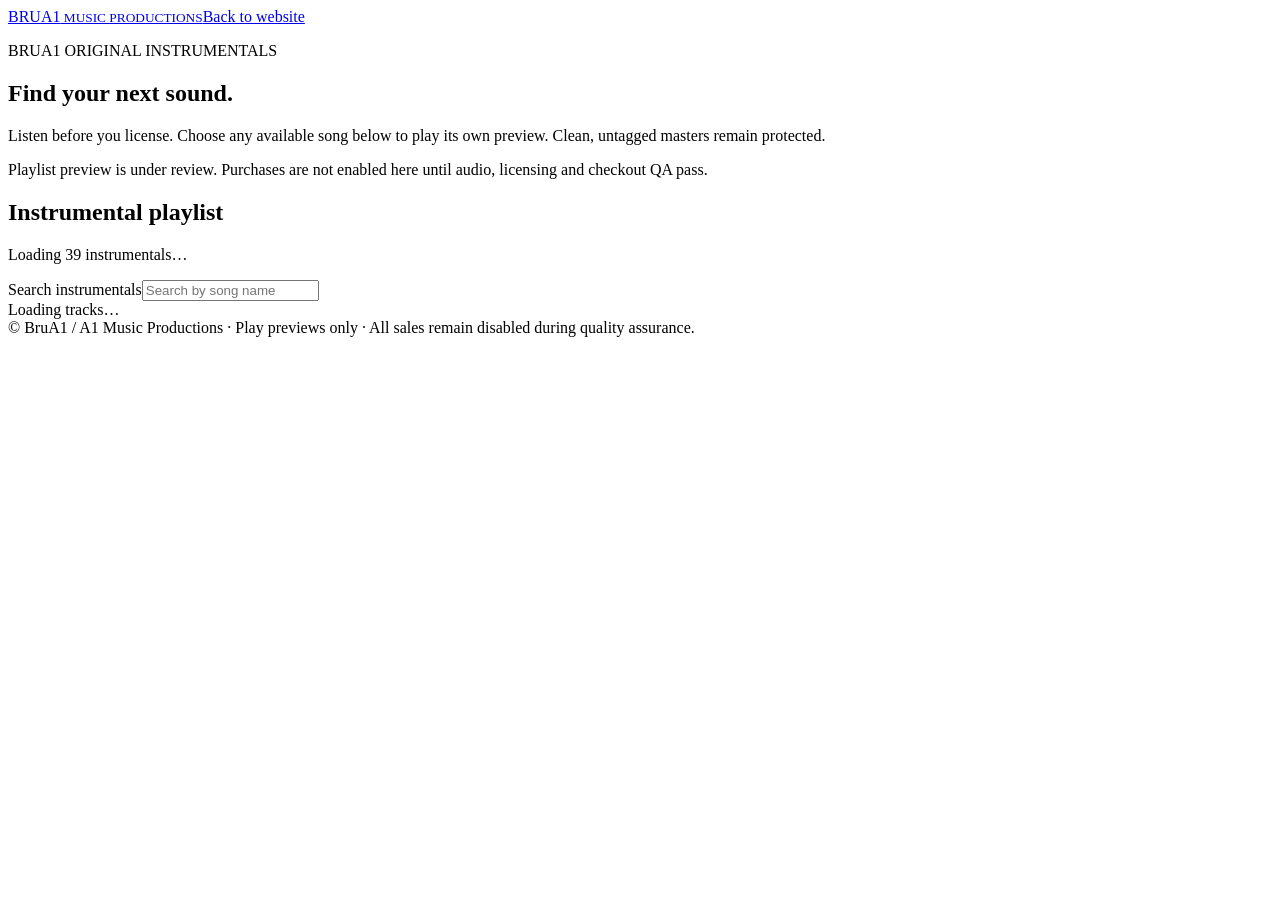
==== instrumentals.html @ fca07005 "Stage private-master-safe 39-track instrumental preview playlist" ====
<!doctype html>
<html lang="en">
<head>
<meta charset="utf-8"><meta name="viewport" content="width=device-width,initial-scale=1">
<meta name="description" content="Listen to BruA1 original instrumental previews. All clean purchase masters are private.">
<title>BruA1 Instrumentals | Preview Playlist</title>
<link rel="stylesheet" href="instrumental-player.css"><script src="instrumental-player.js" defer></script>
</head>
<body>
<header><a class="brand" href="index.html">BRUA1<small> MUSIC PRODUCTIONS</small></a><a href="index.html#music">Back to website</a></header>
<main>
<section class="hero"><p class="overline">BRUA1 ORIGINAL INSTRUMENTALS</p><h1>Find your next sound.</h1><p>Listen before you license. Choose any available song below to play its own preview. Clean, untagged masters remain protected.</p><div class="notice">Playlist preview is under review. Purchases are not enabled here until audio, licensing and checkout QA pass.</div></section>
<section aria-labelledby="playlist-title"><div class="heading"><div><h2 id="playlist-title">Instrumental playlist</h2><p id="summary" role="status">Loading 39 instrumentals…</p></div><label>Search instrumentals<input id="search" type="search" placeholder="Search by song name"></label></div>
<div id="track-list" role="list" aria-busy="true">Loading tracks…</div></section>
</main>
<section id="now-playing" class="now-playing" hidden aria-label="Instrumental preview player"><div><small>PLAYING A PREVIEW</small><strong id="now-title">BruA1</strong></div><audio id="player" controls preload="none" controlslist="nodownload">Your browser does not support audio playback.</audio></section>
<footer>© BruA1 / A1 Music Productions · Play previews only · All sales remain disabled during quality assurance.</footer>
</body>
</html>
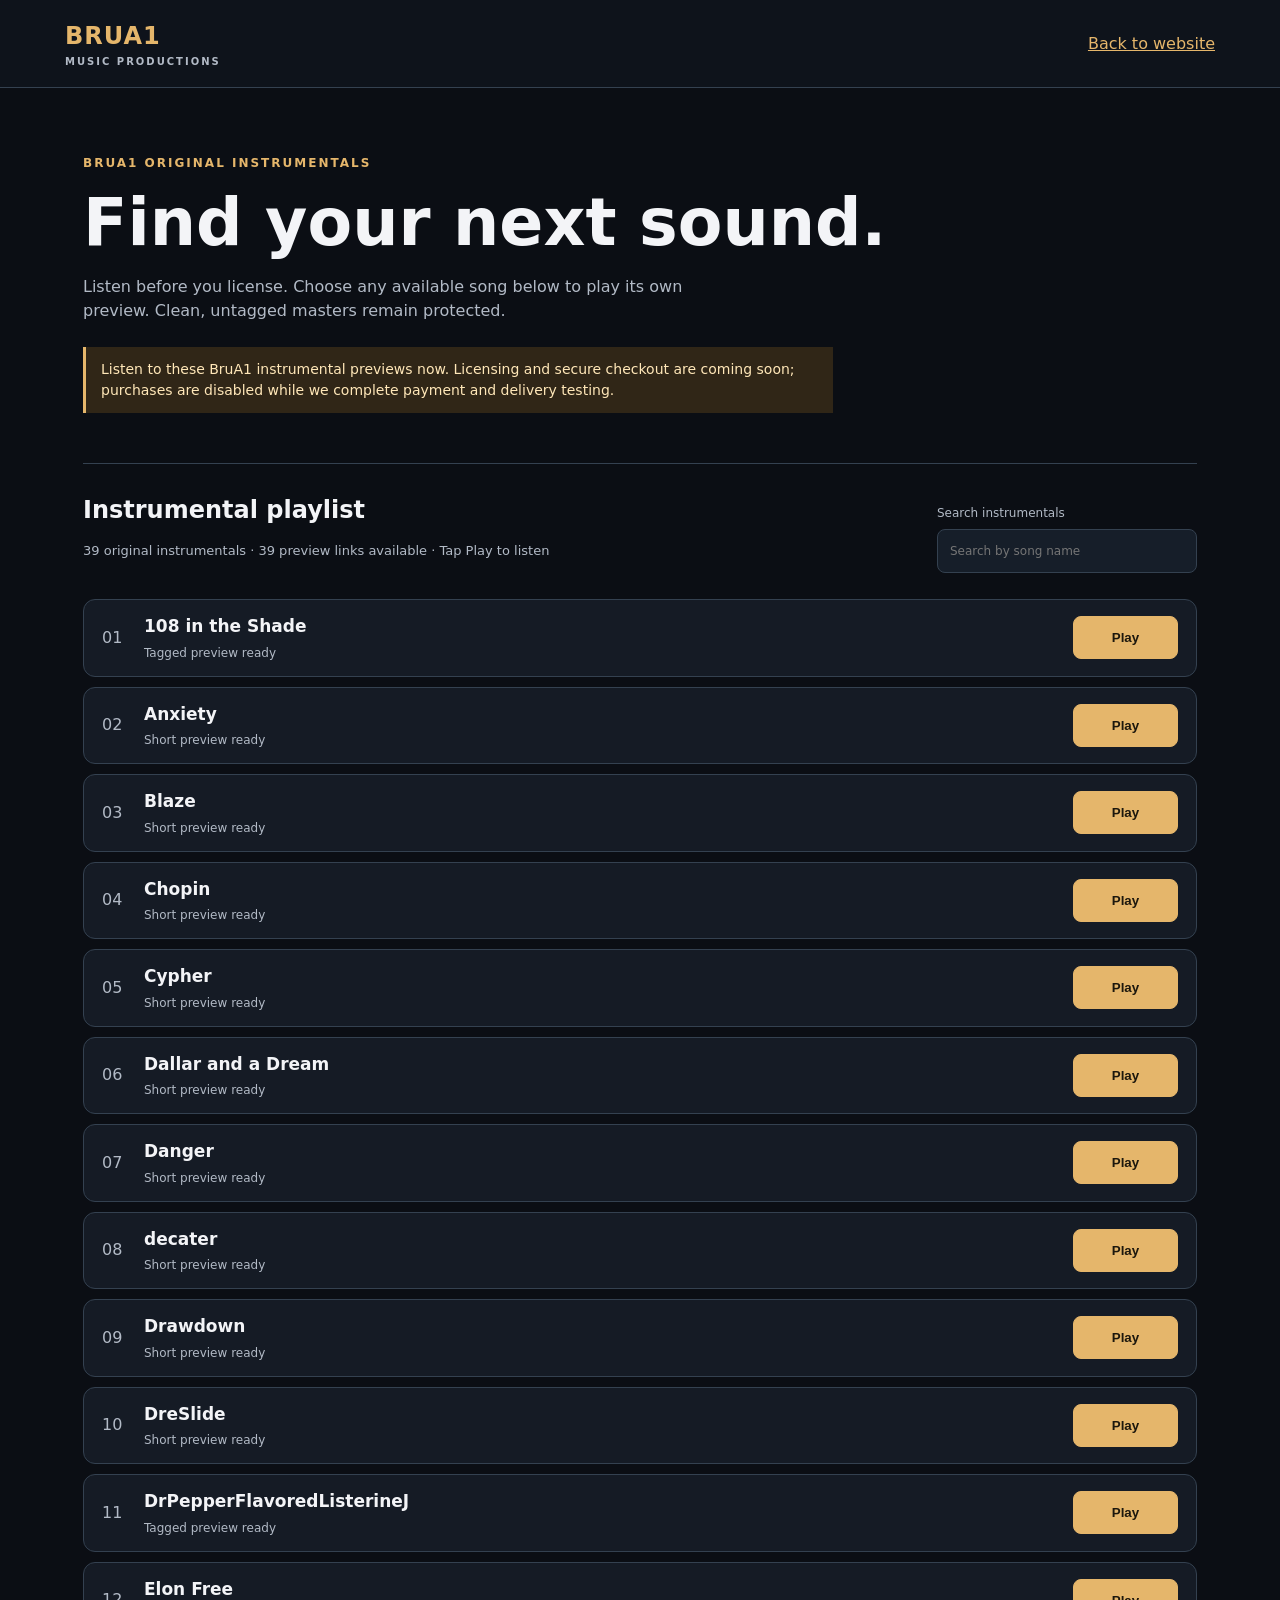
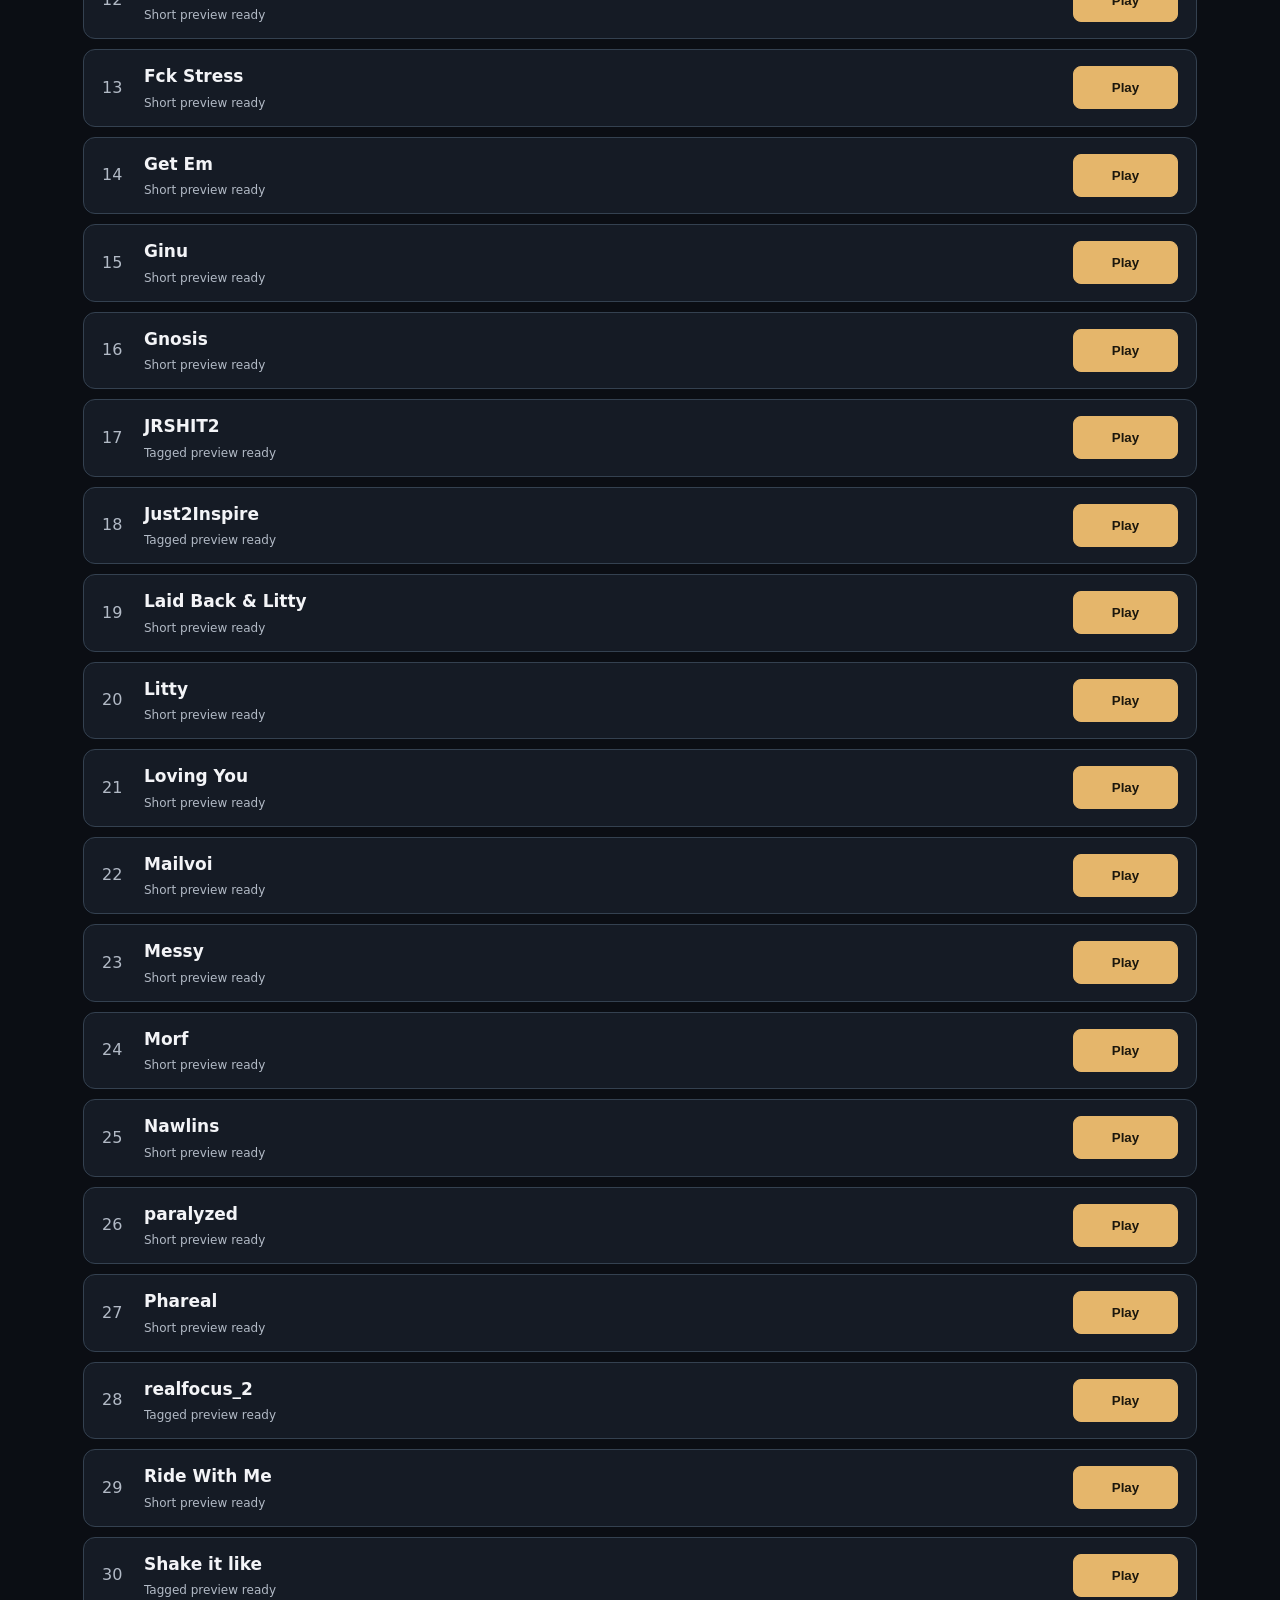
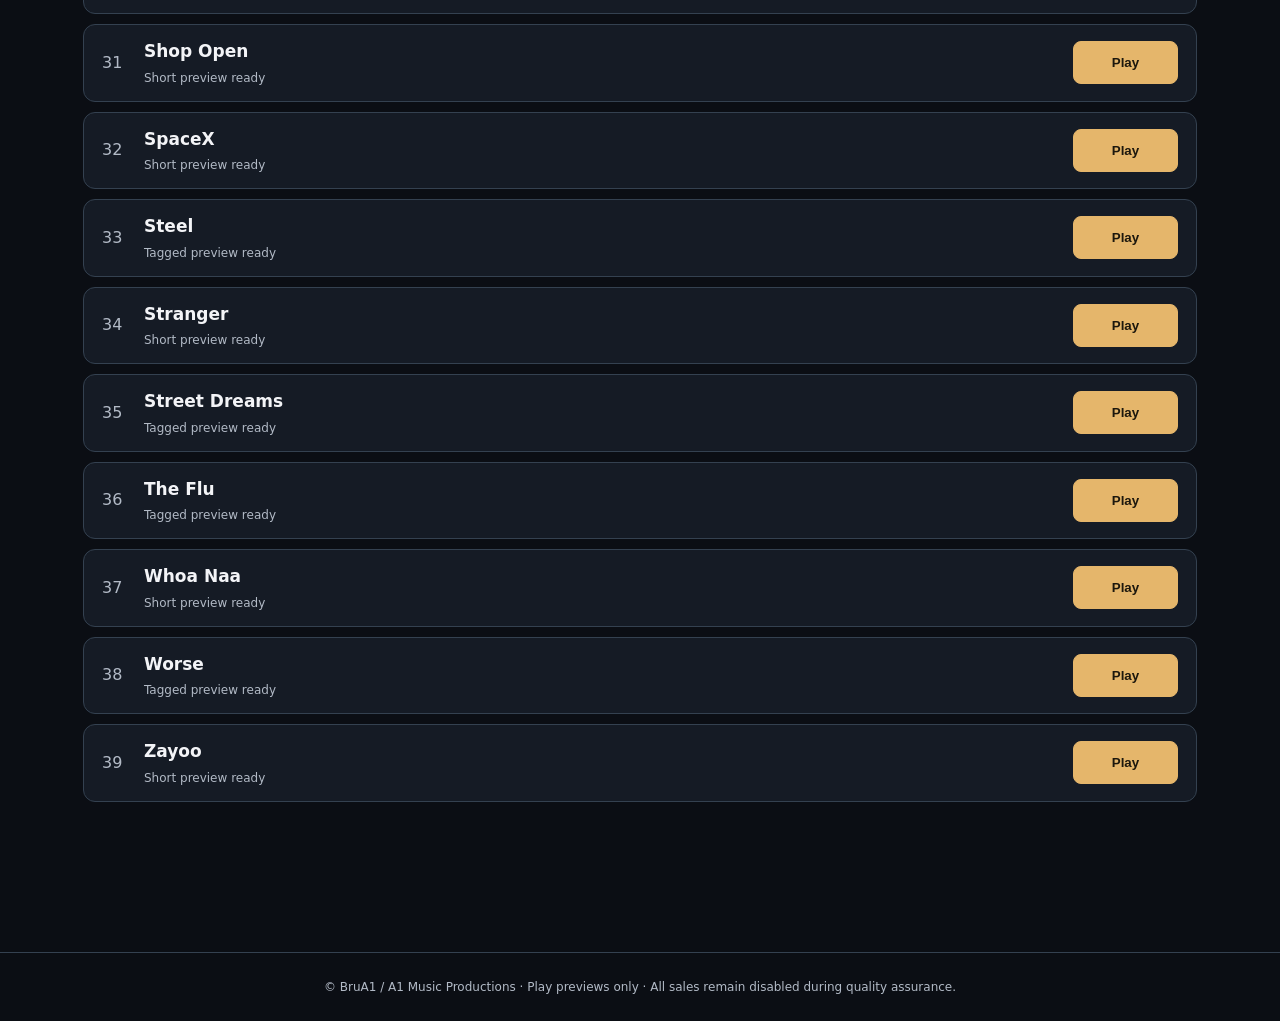
==== commit 304ee27d: "Launch BruA1 listening-only 39-track instrumental playlist (no checkout, no private masters)" ====
--- a/instrumentals.html
+++ b/instrumentals.html
@@ -9,7 +9,7 @@
 <body>
 <header><a class="brand" href="index.html">BRUA1<small> MUSIC PRODUCTIONS</small></a><a href="index.html#music">Back to website</a></header>
 <main>
-<section class="hero"><p class="overline">BRUA1 ORIGINAL INSTRUMENTALS</p><h1>Find your next sound.</h1><p>Listen before you license. Choose any available song below to play its own preview. Clean, untagged masters remain protected.</p><div class="notice">Playlist preview is under review. Purchases are not enabled here until audio, licensing and checkout QA pass.</div></section>
+<section class="hero"><p class="overline">BRUA1 ORIGINAL INSTRUMENTALS</p><h1>Find your next sound.</h1><p>Listen before you license. Choose any available song below to play its own preview. Clean, untagged masters remain protected.</p><div class="notice">Listen to these BruA1 instrumental previews now. Licensing and secure checkout are coming soon; purchases are disabled while we complete payment and delivery testing.</div></section>
 <section aria-labelledby="playlist-title"><div class="heading"><div><h2 id="playlist-title">Instrumental playlist</h2><p id="summary" role="status">Loading 39 instrumentals…</p></div><label>Search instrumentals<input id="search" type="search" placeholder="Search by song name"></label></div>
 <div id="track-list" role="list" aria-busy="true">Loading tracks…</div></section>
 </main>
--- a/instrumental-player.css
+++ b/instrumental-player.css
@@ -0,0 +1 @@
+:root{color-scheme:dark;--bg:#0b0e14;--ink:#f3f4f7;--panel:#151b25;--gold:#e5b66b;--line:#344150;--muted:#b2bac6}*{box-sizing:border-box}body{background:var(--bg);color:var(--ink);font:16px/1.5 system-ui,-apple-system,Segoe UI,sans-serif;margin:0}header{background:#0e131b;border-bottom:1px solid var(--line);padding:18px max(18px,calc((100vw - 1150px)/2));display:flex;justify-content:space-between;align-items:center;gap:20px}header a{color:var(--gold)}.brand{font-weight:900;text-decoration:none;letter-spacing:1px;font-size:24px}.brand small{font-size:10px;display:block;letter-spacing:2px;color:var(--muted)}main{padding:0 18px 150px;max-width:1150px;margin:auto}.hero{padding:54px 0 35px}.overline{font-size:12px;font-weight:900;letter-spacing:2px;color:var(--gold)}h1{font-size:clamp(38px,7vw,65px);line-height:1.1;margin:15px 0}h2{margin:0}.hero>p:not(.overline){max-width:670px;color:var(--muted)}.notice{max-width:750px;border-left:3px solid var(--gold);background:#302617;color:#ffe7b8;padding:12px 15px;font-size:14px;margin-top:24px}.heading{display:flex;justify-content:space-between;align-items:flex-end;gap:22px;margin:15px 0 26px;padding-top:28px;border-top:1px solid var(--line)}#summary{color:var(--muted);font-size:13px}.heading label{font-size:12px;color:var(--muted)}input{display:block;width:260px;max-width:100%;margin-top:7px;background:#161e29;color:var(--ink);border:1px solid var(--line);border-radius:8px;padding:12px;font:inherit}input:focus-visible,button:focus-visible{outline:3px solid var(--gold);outline-offset:3px}#track-list{display:grid;gap:10px}.track{border:1px solid var(--line);border-radius:12px;background:var(--panel);display:flex;align-items:center;gap:16px;padding:14px 18px}.track.current{border-color:var(--gold)}.num{color:var(--muted);width:26px;flex:none}.details{flex:1;min-width:0}.details h3{font-size:17px;margin:0;overflow-wrap:anywhere}.details p{font-size:12px;margin:4px 0 0;color:var(--muted)}.play{background:var(--gold);color:#1c170d;border:1px solid var(--gold);border-radius:8px;min-width:105px;min-height:43px;padding:9px 12px;font-weight:800;cursor:pointer}.play:disabled{background:#303945;color:#9eabb9;border-color:#455060;cursor:not-allowed}.now-playing{position:fixed;bottom:0;left:0;right:0;padding:13px max(18px,calc((100vw - 1150px)/2));z-index:20;background:#101721;border-top:2px solid var(--gold);box-shadow:0 -10px 25px #000a;display:flex;gap:25px;align-items:center}.now-playing[hidden]{display:none}.now-playing div{min-width:190px;display:grid}.now-playing small{font-size:10px;color:var(--gold)}.now-playing audio{width:100%;max-width:750px}footer{border-top:1px solid var(--line);padding:25px 18px;text-align:center;color:var(--muted);font-size:12px}@media(max-width:640px){.hero{padding-top:30px}.heading{display:grid}.heading label,input{width:100%}.track{gap:10px;padding:12px}.num{width:17px}.details h3{font-size:14px}.play{min-width:76px;font-size:12px}.now-playing{display:grid;gap:8px}.now-playing div{min-width:0}.now-playing audio{max-width:none}main{padding-bottom:205px}}
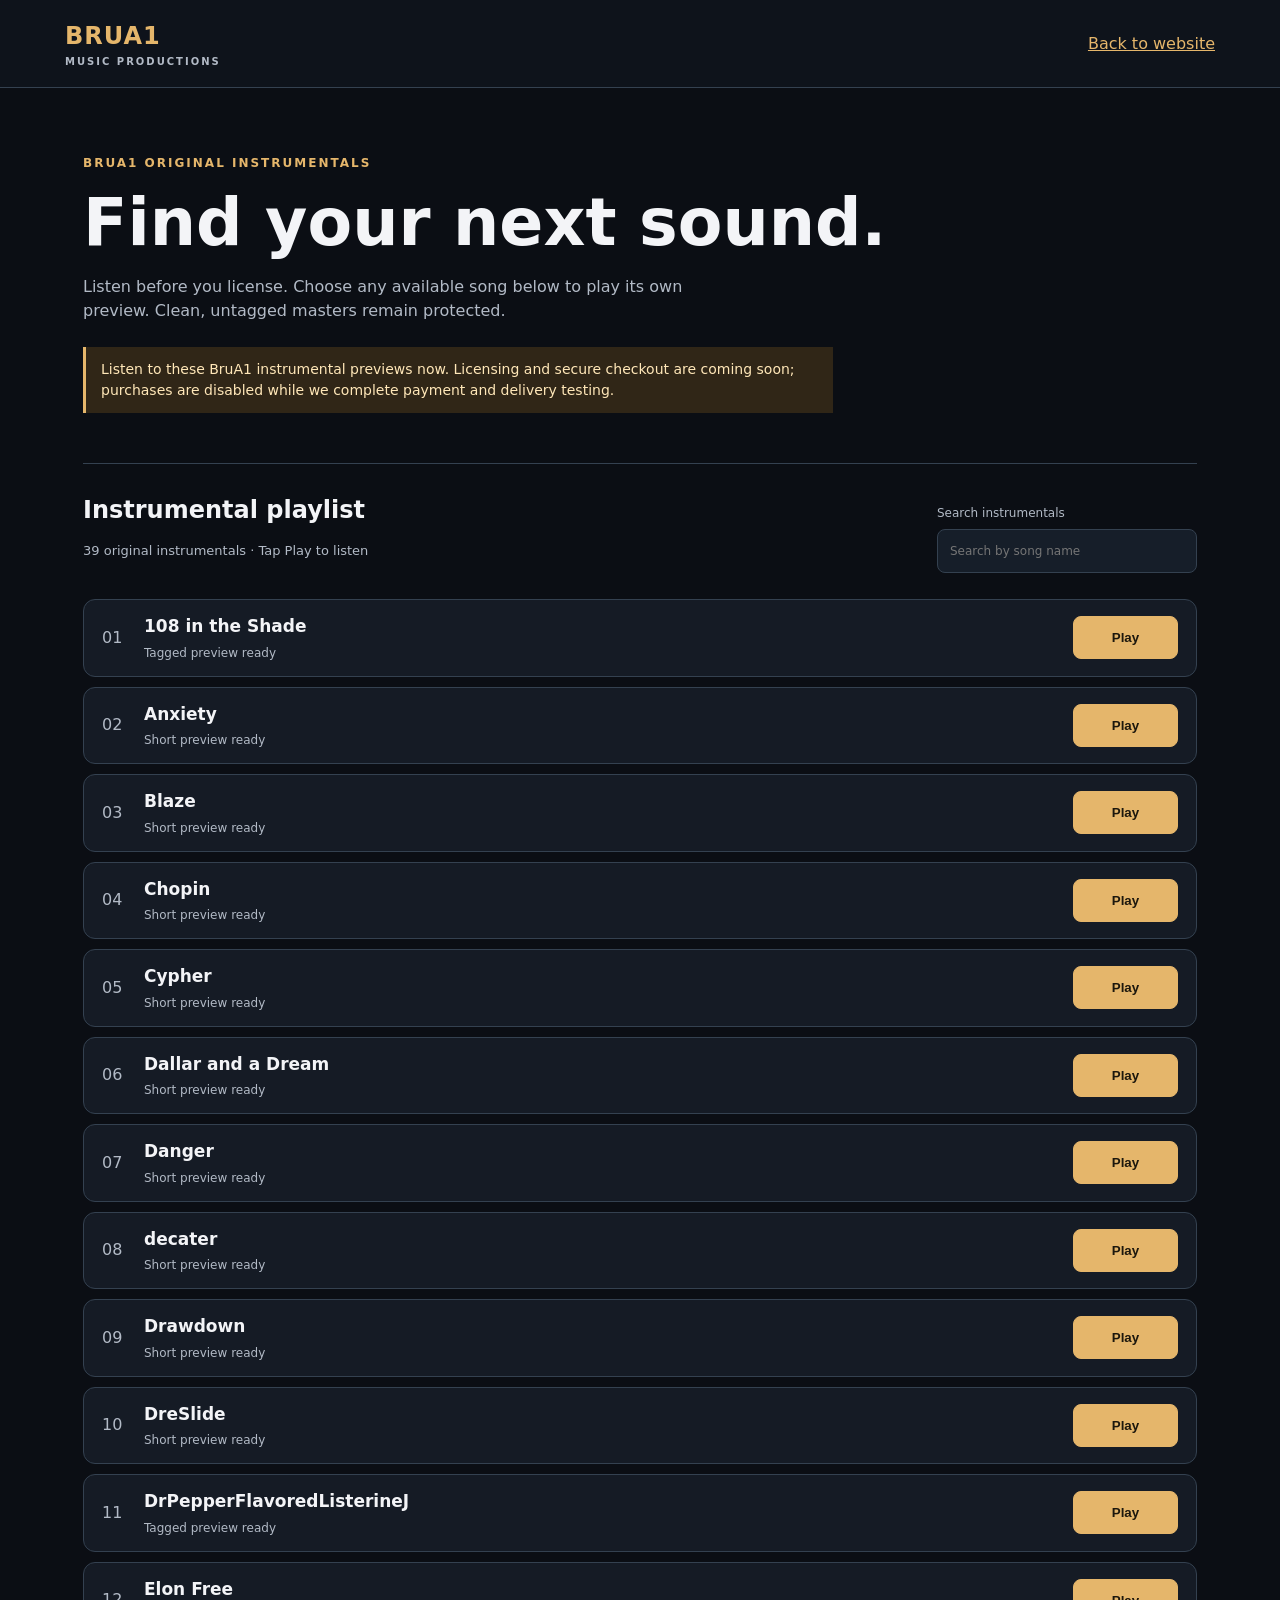
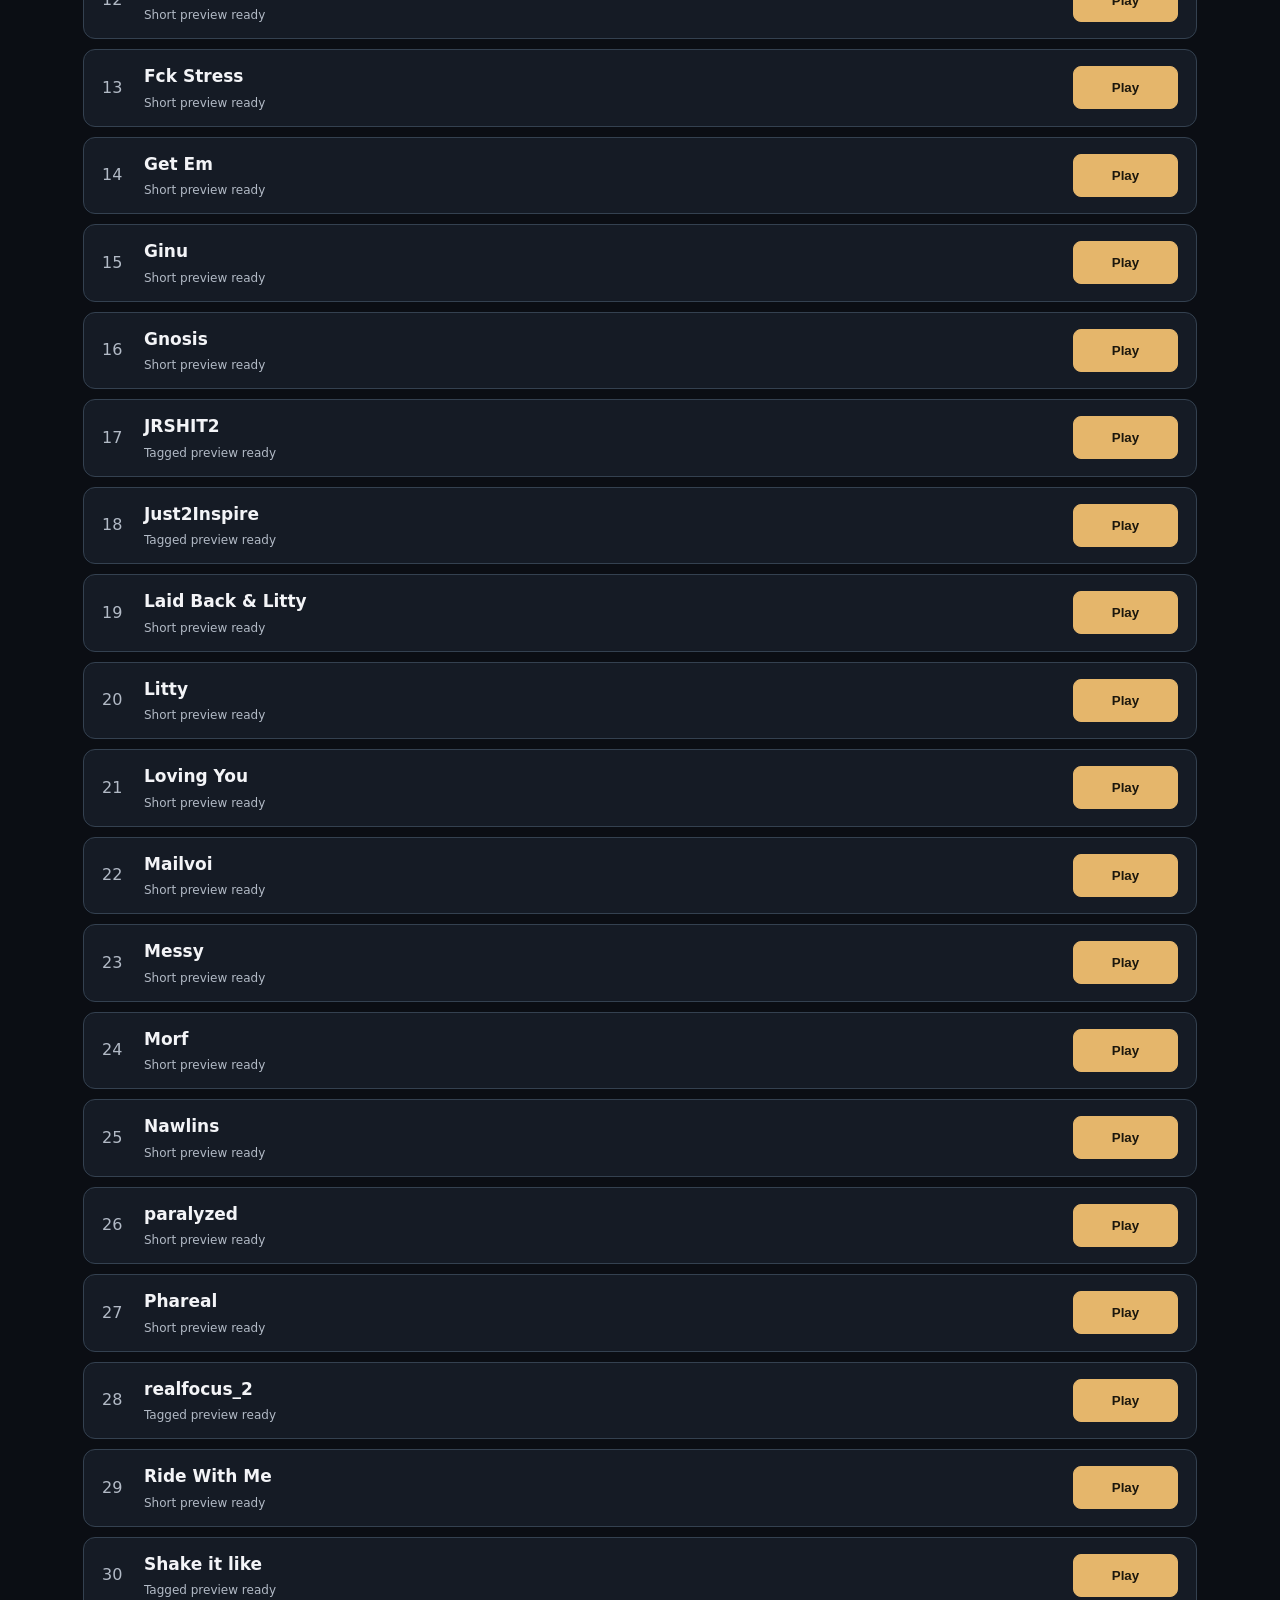
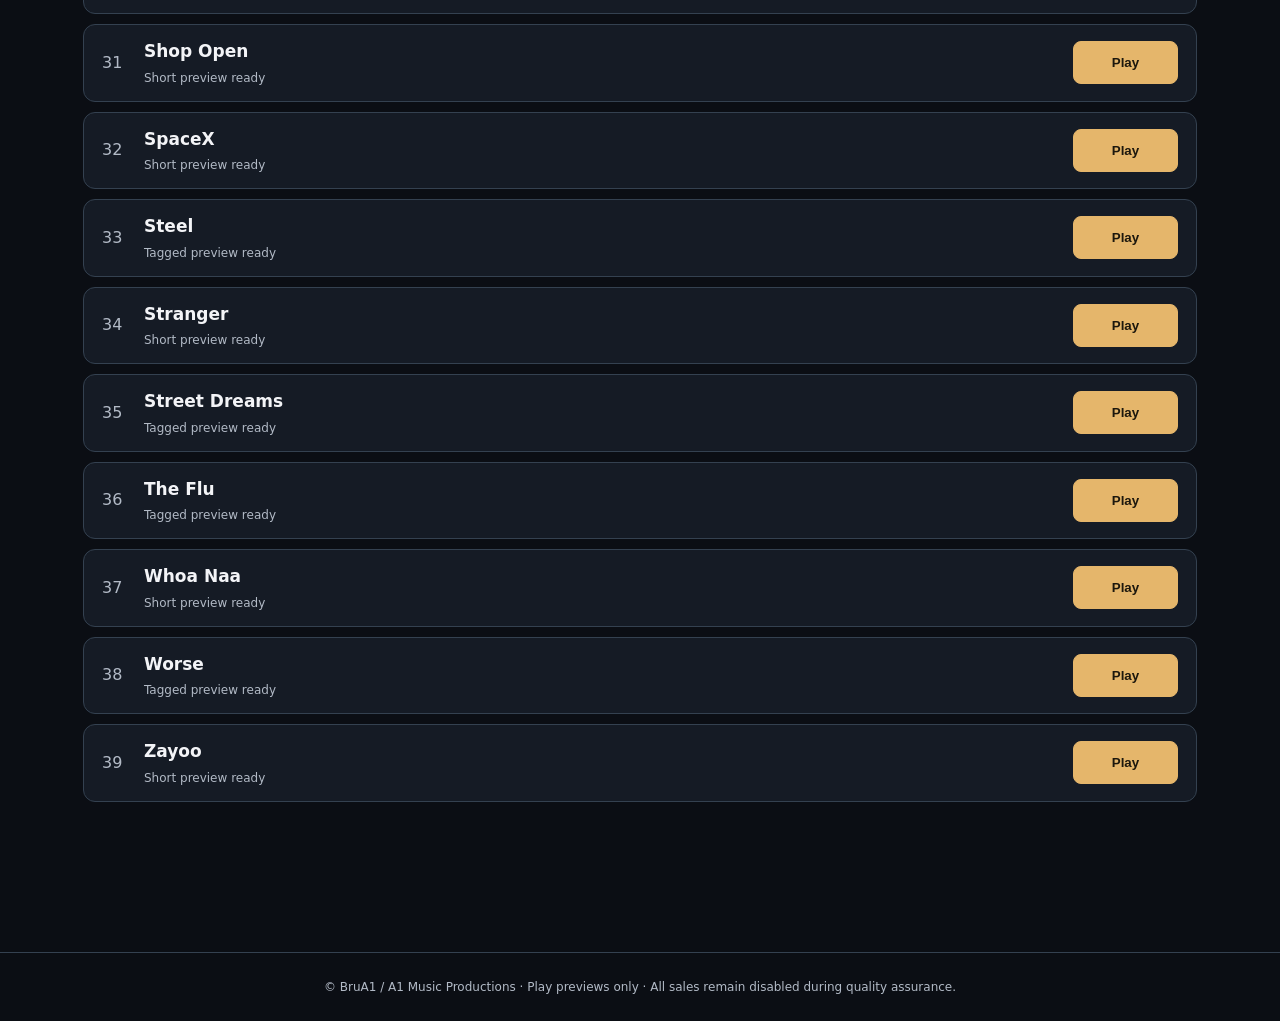
==== commit 9fa0f044: "Fix stale playlist assets and let listeners retry failed audio previews" ====
--- a/instrumentals.html
+++ b/instrumentals.html
@@ -4,7 +4,7 @@
 <meta charset="utf-8"><meta name="viewport" content="width=device-width,initial-scale=1">
 <meta name="description" content="Listen to BruA1 original instrumental previews. All clean purchase masters are private.">
 <title>BruA1 Instrumentals | Preview Playlist</title>
-<link rel="stylesheet" href="instrumental-player.css"><script src="instrumental-player.js" defer></script>
+<link rel="stylesheet" href="instrumental-player.css?v=20261123b"><script src="instrumental-player.js?v=20261123b" defer></script>
 </head>
 <body>
 <header><a class="brand" href="index.html">BRUA1<small> MUSIC PRODUCTIONS</small></a><a href="index.html#music">Back to website</a></header>
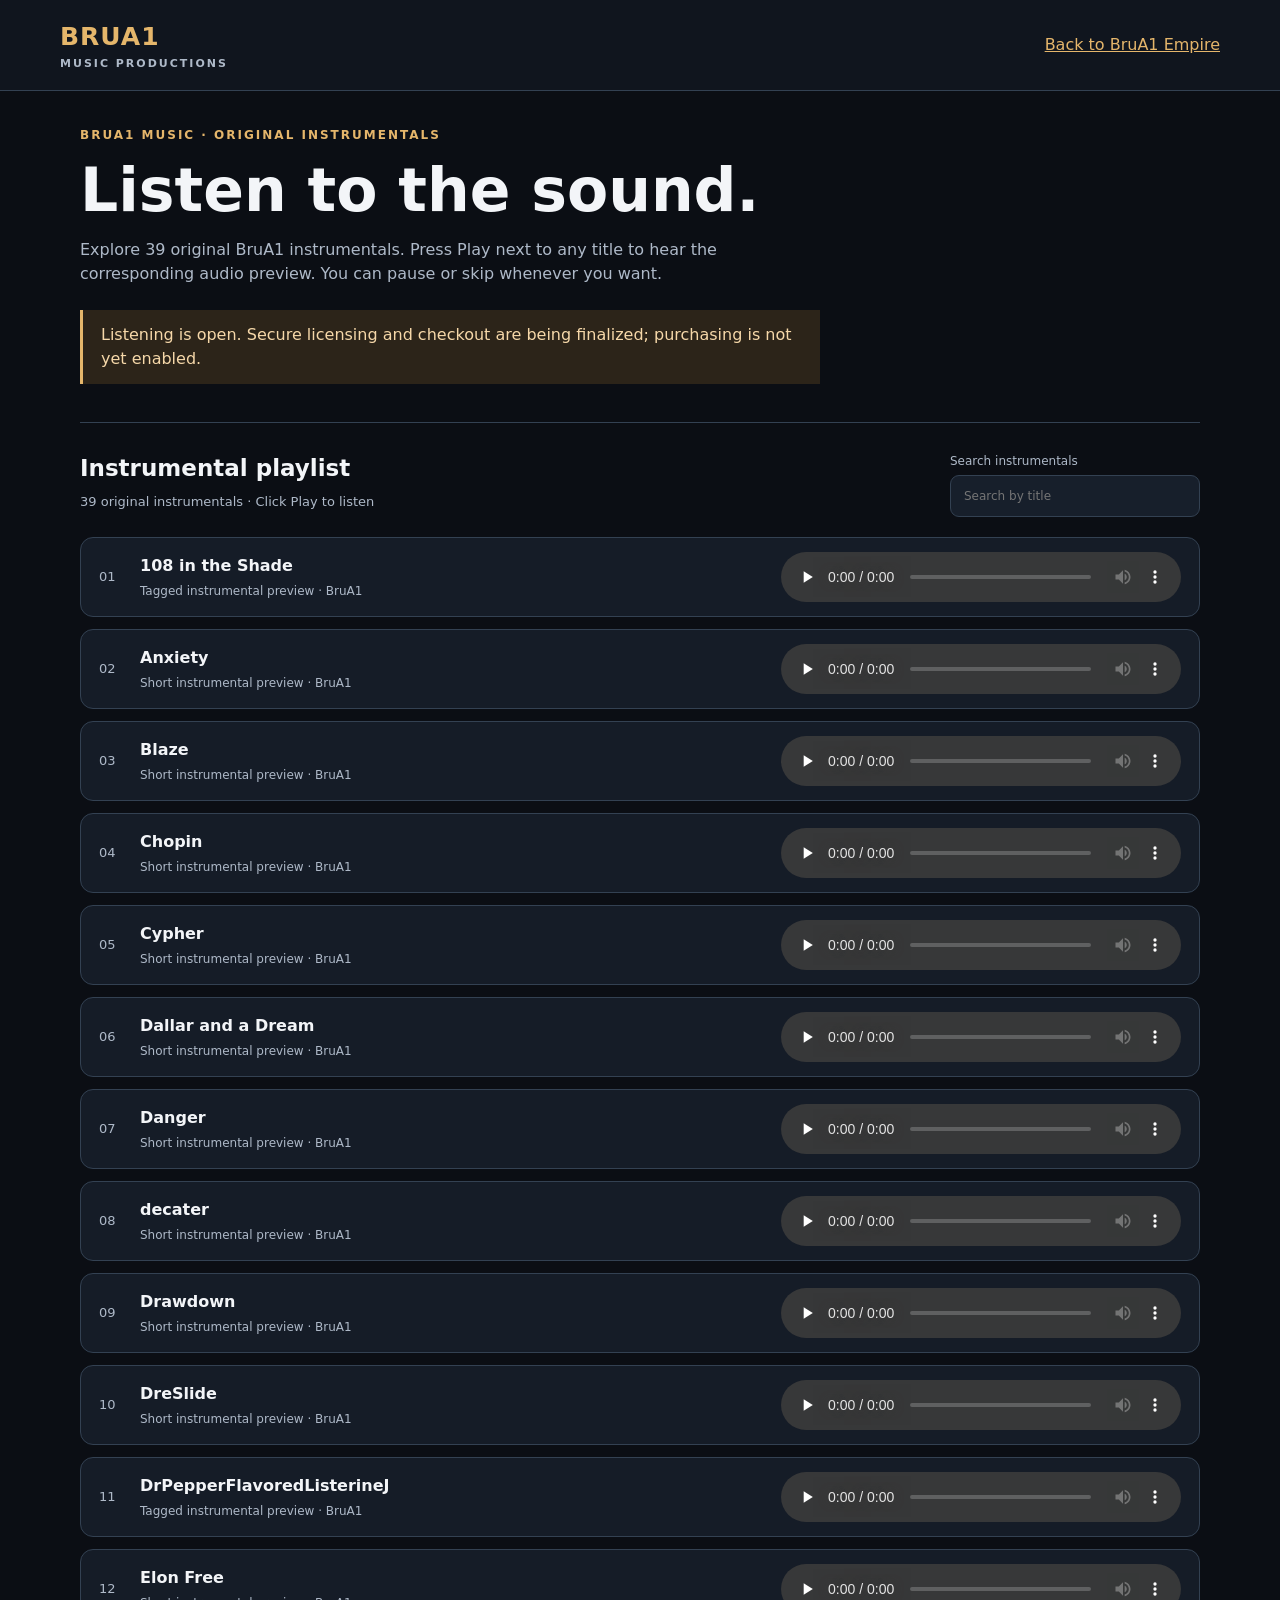
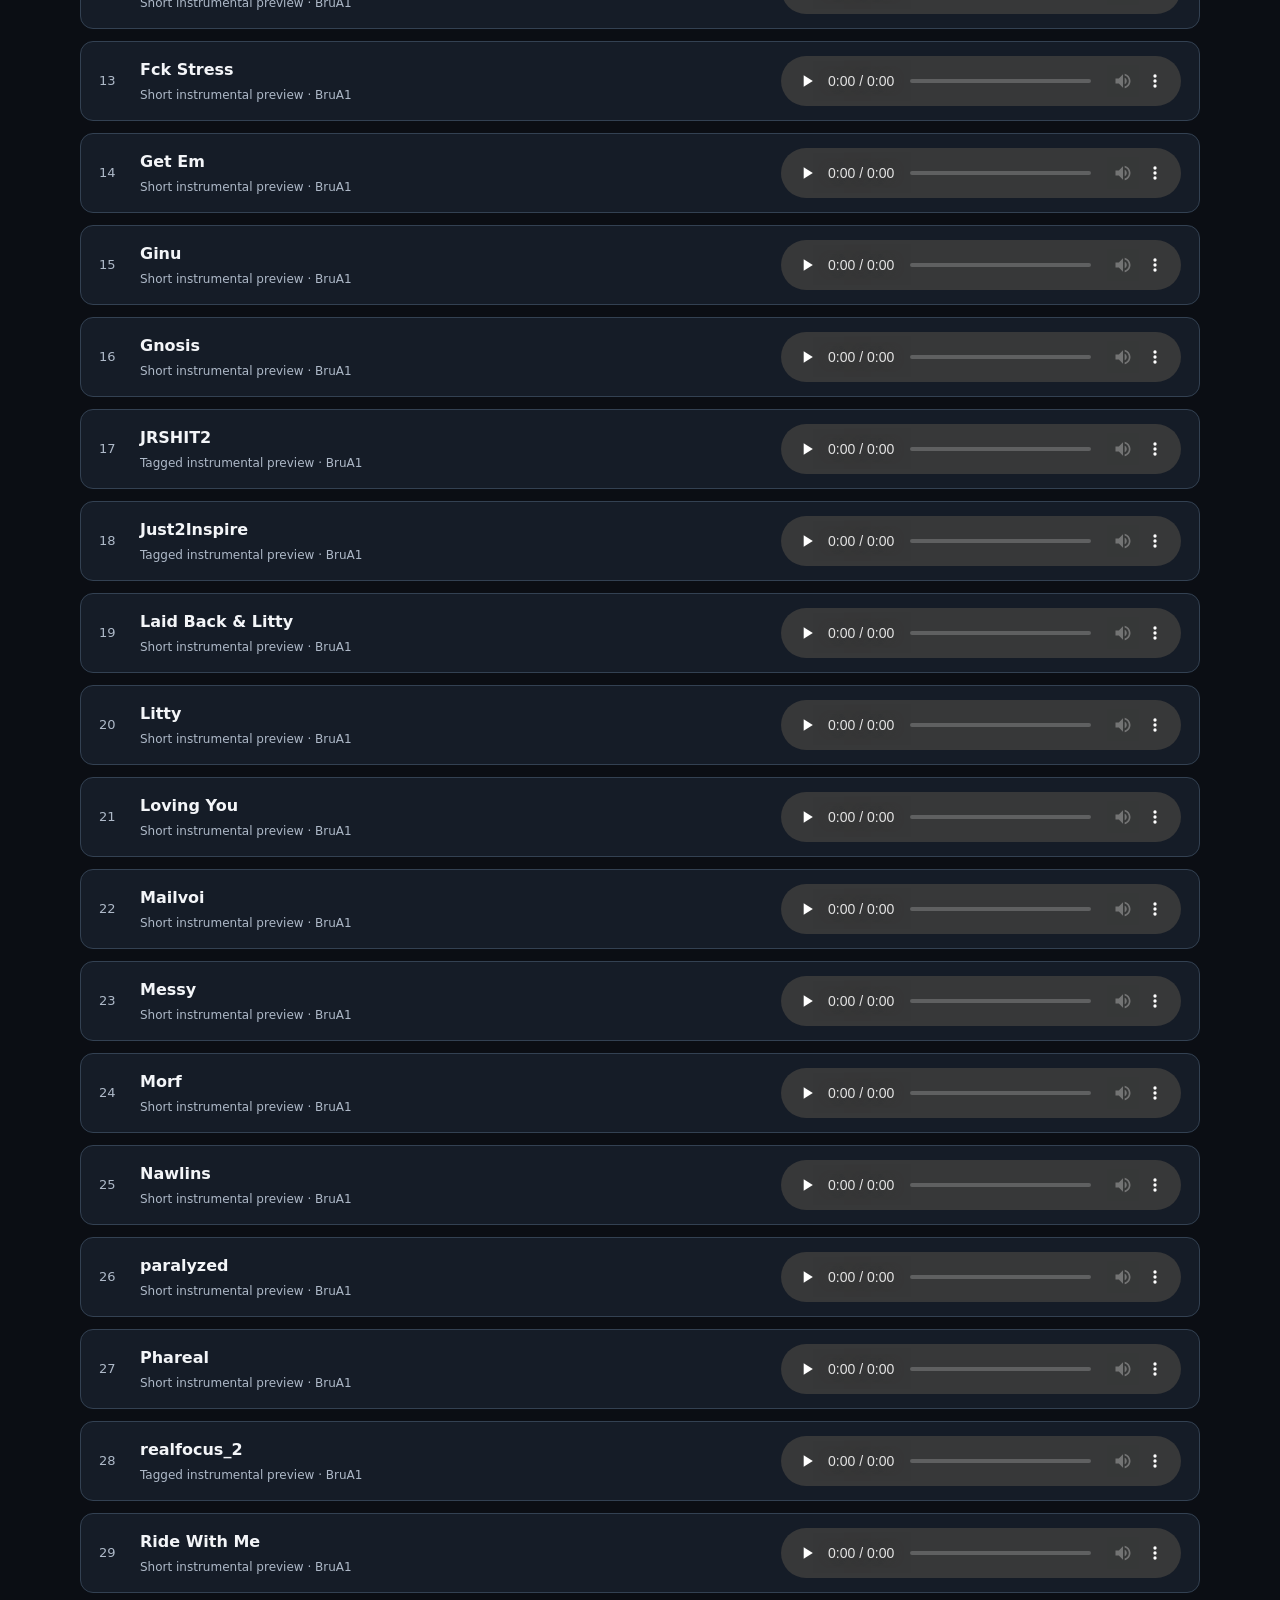
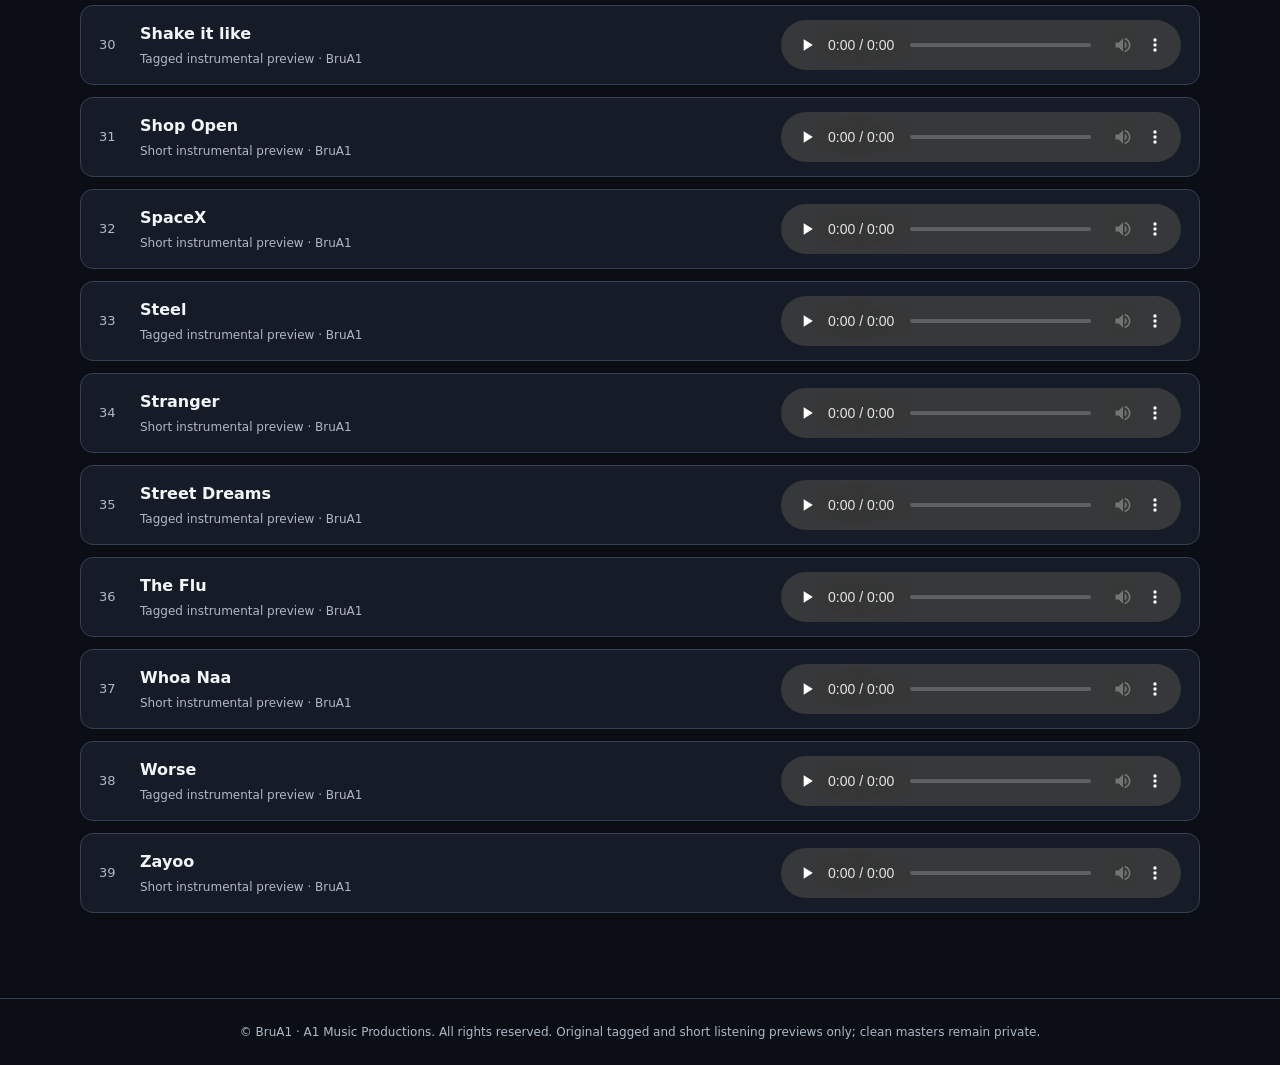
==== commit ea2ffc73: "Replace inconsistent JS preview buttons with 39 native HTML5 audio players (listening only)" ====
--- a/instrumentals.html
+++ b/instrumentals.html
@@ -2,18 +2,311 @@
 <html lang="en">
 <head>
 <meta charset="utf-8"><meta name="viewport" content="width=device-width,initial-scale=1">
-<meta name="description" content="Listen to BruA1 original instrumental previews. All clean purchase masters are private.">
-<title>BruA1 Instrumentals | Preview Playlist</title>
-<link rel="stylesheet" href="instrumental-player.css?v=20261123b"><script src="instrumental-player.js?v=20261123b" defer></script>
+<title>Listen to 39 Original BruA1 Instrumentals | BruA1 Music</title>
+<meta name="description" content="Listen to BruA1's original instrumentals. All 39 listening previews have a dedicated audio player. Licensing checkout coming soon.">
+<meta name="theme-color" content="#10151d">
+<style>
+:root{color-scheme:dark;--bg:#0b0e14;--panel:#151c27;--text:#f3f5f8;--muted:#aeb9c8;--gold:#e5b66b;--line:#334152}
+*{box-sizing:border-box}
+body{margin:0;background:var(--bg);color:var(--text);font-family:system-ui,-apple-system,Segoe UI,sans-serif;line-height:1.5}
+header{display:flex;justify-content:space-between;align-items:center;gap:20px;padding:18px max(20px,calc((100vw - 1160px)/2));border-bottom:1px solid var(--line);background:#10151e}
+header a{color:var(--gold)}header .logo{text-decoration:none;font-size:25px;font-weight:900;letter-spacing:1px}
+header small{display:block;font-size:11px;color:var(--muted);letter-spacing:2px}
+main{max-width:1160px;margin:0 auto;padding:35px 20px 85px}
+.eyebrow{font-size:12px;letter-spacing:2px;font-weight:800;color:var(--gold)}
+h1{font-size:clamp(35px,7vw,60px);line-height:1.05;margin:15px 0}
+.hero>p{color:var(--muted);max-width:700px}
+.notice{max-width:740px;margin-top:24px;padding:13px 18px;border-left:3px solid var(--gold);background:#2c2419;color:#f6d8a9}
+.toolbar{display:flex;justify-content:space-between;align-items:end;gap:20px;flex-wrap:wrap;margin:38px 0 20px;padding-top:28px;border-top:1px solid var(--line)}
+.toolbar h2{font-size:23px;margin:0}.toolbar p{font-size:13px;color:var(--muted);margin:6px 0}
+.search{font-size:12px;color:var(--muted);display:grid;gap:5px}
+.search input{width:250px;max-width:100%;background:#171f2b;color:var(--text);border:1px solid var(--line);border-radius:9px;padding:11px 13px;font:inherit}
+.playlist{display:grid;gap:12px}
+.song{background:var(--panel);border:1px solid var(--line);border-radius:13px;padding:14px 18px;display:grid;grid-template-columns:minmax(200px,1fr) minmax(230px,400px);align-items:center;gap:18px}
+.song.playing{border-color:var(--gold)}
+.song-meta{display:flex;align-items:center;gap:17px;min-width:0}
+.song-number{color:var(--muted);font-size:13px;width:24px;flex:none}
+.song-name{min-width:0}.song-name h3{margin:0;font-size:16px;overflow-wrap:anywhere}
+.song-name p{margin:4px 0 0;font-size:12px;color:var(--muted)}
+.song .error{display:block;color:#f4aaa0;font-size:12px;margin-top:5px}.song .error[hidden]{display:none}
+.song audio{width:100%;height:50px;display:block;min-width:180px;accent-color:var(--gold)}
+.song[hidden]{display:none}
+.empty{padding:15px;color:var(--muted)}
+footer{text-align:center;border-top:1px solid var(--line);color:var(--muted);font-size:12px;padding:24px}
+@media(max-width:680px){main{padding:20px 14px 65px}.song{grid-template-columns:1fr;padding:14px 12px;gap:10px}.song audio{width:100%}.search,.search input{width:100%}.toolbar{display:grid}header{padding:15px}}
+</style>
 </head>
 <body>
-<header><a class="brand" href="index.html">BRUA1<small> MUSIC PRODUCTIONS</small></a><a href="index.html#music">Back to website</a></header>
+<header><a class="logo" href="/index.html">BRUA1<small>MUSIC PRODUCTIONS</small></a><a href="/index.html#music">Back to BruA1 Empire</a></header>
 <main>
-<section class="hero"><p class="overline">BRUA1 ORIGINAL INSTRUMENTALS</p><h1>Find your next sound.</h1><p>Listen before you license. Choose any available song below to play its own preview. Clean, untagged masters remain protected.</p><div class="notice">Listen to these BruA1 instrumental previews now. Licensing and secure checkout are coming soon; purchases are disabled while we complete payment and delivery testing.</div></section>
-<section aria-labelledby="playlist-title"><div class="heading"><div><h2 id="playlist-title">Instrumental playlist</h2><p id="summary" role="status">Loading 39 instrumentals…</p></div><label>Search instrumentals<input id="search" type="search" placeholder="Search by song name"></label></div>
-<div id="track-list" role="list" aria-busy="true">Loading tracks…</div></section>
+<section class="hero"><div class="eyebrow">BRUA1 MUSIC · ORIGINAL INSTRUMENTALS</div>
+<h1>Listen to the sound.</h1>
+<p>Explore 39 original BruA1 instrumentals. Press Play next to any title to hear the corresponding audio preview. You can pause or skip whenever you want.</p>
+<div class="notice">Listening is open. Secure licensing and checkout are being finalized; purchasing is not yet enabled.</div></section>
+<section aria-labelledby="tracks-title"><div class="toolbar"><div><h2 id="tracks-title">Instrumental playlist</h2><p id="count">39 original instrumentals · Click Play to listen</p></div>
+<label class="search" for="search">Search instrumentals<input id="search" type="search" placeholder="Search by title" autocomplete="off"></label></div>
+<div id="playlist" class="playlist" role="list"><article class="song" data-product="BRUA1-INS-0001" data-title="108 in the shade" role="listitem">
+<div class="song-meta"><span class="song-number">01</span><div class="song-name"><h3>108 in the Shade</h3><p>Tagged instrumental preview · BruA1</p><span class="error" aria-live="polite" hidden>Audio couldn't load. Try again or report this track.</span></div></div>
+<audio controls preload="none" controlslist="nodownload" playsinline aria-label="108 in the Shade instrumental preview">
+<source src="https://pub-994c8c7a928c44ba9521493dbdeb80cf.r2.dev/108%20in%20the%20Shade/BruA1_108_in_the_Shade_TAGGED_PREVIEW.mp3" type="audio/mpeg">
+Your browser does not support audio playback.
+</audio></article>
+<article class="song" data-product="BRUA1-INS-0002" data-title="anxiety" role="listitem">
+<div class="song-meta"><span class="song-number">02</span><div class="song-name"><h3>Anxiety</h3><p>Short instrumental preview · BruA1</p><span class="error" aria-live="polite" hidden>Audio couldn't load. Try again or report this track.</span></div></div>
+<audio controls preload="none" controlslist="nodownload" playsinline aria-label="Anxiety instrumental preview">
+<source src="https://pub-994c8c7a928c44ba9521493dbdeb80cf.r2.dev/store-previews/BRUA1-INS-0002.mp3" type="audio/mpeg">
+Your browser does not support audio playback.
+</audio></article>
+<article class="song" data-product="BRUA1-INS-0003" data-title="blaze" role="listitem">
+<div class="song-meta"><span class="song-number">03</span><div class="song-name"><h3>Blaze</h3><p>Short instrumental preview · BruA1</p><span class="error" aria-live="polite" hidden>Audio couldn't load. Try again or report this track.</span></div></div>
+<audio controls preload="none" controlslist="nodownload" playsinline aria-label="Blaze instrumental preview">
+<source src="https://pub-994c8c7a928c44ba9521493dbdeb80cf.r2.dev/store-previews/BRUA1-INS-0003.mp3" type="audio/mpeg">
+Your browser does not support audio playback.
+</audio></article>
+<article class="song" data-product="BRUA1-INS-0004" data-title="chopin" role="listitem">
+<div class="song-meta"><span class="song-number">04</span><div class="song-name"><h3>Chopin</h3><p>Short instrumental preview · BruA1</p><span class="error" aria-live="polite" hidden>Audio couldn't load. Try again or report this track.</span></div></div>
+<audio controls preload="none" controlslist="nodownload" playsinline aria-label="Chopin instrumental preview">
+<source src="https://pub-994c8c7a928c44ba9521493dbdeb80cf.r2.dev/store-previews/BRUA1-INS-0004.mp3" type="audio/mpeg">
+Your browser does not support audio playback.
+</audio></article>
+<article class="song" data-product="BRUA1-INS-0005" data-title="cypher" role="listitem">
+<div class="song-meta"><span class="song-number">05</span><div class="song-name"><h3>Cypher</h3><p>Short instrumental preview · BruA1</p><span class="error" aria-live="polite" hidden>Audio couldn't load. Try again or report this track.</span></div></div>
+<audio controls preload="none" controlslist="nodownload" playsinline aria-label="Cypher instrumental preview">
+<source src="https://pub-994c8c7a928c44ba9521493dbdeb80cf.r2.dev/store-previews/BRUA1-INS-0005.mp3" type="audio/mpeg">
+Your browser does not support audio playback.
+</audio></article>
+<article class="song" data-product="BRUA1-INS-0006" data-title="dallar and a dream" role="listitem">
+<div class="song-meta"><span class="song-number">06</span><div class="song-name"><h3>Dallar and a Dream</h3><p>Short instrumental preview · BruA1</p><span class="error" aria-live="polite" hidden>Audio couldn't load. Try again or report this track.</span></div></div>
+<audio controls preload="none" controlslist="nodownload" playsinline aria-label="Dallar and a Dream instrumental preview">
+<source src="https://pub-994c8c7a928c44ba9521493dbdeb80cf.r2.dev/store-previews/BRUA1-INS-0006.mp3" type="audio/mpeg">
+Your browser does not support audio playback.
+</audio></article>
+<article class="song" data-product="BRUA1-INS-0007" data-title="danger" role="listitem">
+<div class="song-meta"><span class="song-number">07</span><div class="song-name"><h3>Danger</h3><p>Short instrumental preview · BruA1</p><span class="error" aria-live="polite" hidden>Audio couldn't load. Try again or report this track.</span></div></div>
+<audio controls preload="none" controlslist="nodownload" playsinline aria-label="Danger instrumental preview">
+<source src="https://pub-994c8c7a928c44ba9521493dbdeb80cf.r2.dev/store-previews/BRUA1-INS-0007.mp3" type="audio/mpeg">
+Your browser does not support audio playback.
+</audio></article>
+<article class="song" data-product="BRUA1-INS-0008" data-title="decater" role="listitem">
+<div class="song-meta"><span class="song-number">08</span><div class="song-name"><h3>decater</h3><p>Short instrumental preview · BruA1</p><span class="error" aria-live="polite" hidden>Audio couldn't load. Try again or report this track.</span></div></div>
+<audio controls preload="none" controlslist="nodownload" playsinline aria-label="decater instrumental preview">
+<source src="https://pub-994c8c7a928c44ba9521493dbdeb80cf.r2.dev/store-previews/BRUA1-INS-0008.mp3" type="audio/mpeg">
+Your browser does not support audio playback.
+</audio></article>
+<article class="song" data-product="BRUA1-INS-0009" data-title="drawdown" role="listitem">
+<div class="song-meta"><span class="song-number">09</span><div class="song-name"><h3>Drawdown</h3><p>Short instrumental preview · BruA1</p><span class="error" aria-live="polite" hidden>Audio couldn't load. Try again or report this track.</span></div></div>
+<audio controls preload="none" controlslist="nodownload" playsinline aria-label="Drawdown instrumental preview">
+<source src="https://pub-994c8c7a928c44ba9521493dbdeb80cf.r2.dev/store-previews/BRUA1-INS-0009.mp3" type="audio/mpeg">
+Your browser does not support audio playback.
+</audio></article>
+<article class="song" data-product="BRUA1-INS-0010" data-title="dreslide" role="listitem">
+<div class="song-meta"><span class="song-number">10</span><div class="song-name"><h3>DreSlide</h3><p>Short instrumental preview · BruA1</p><span class="error" aria-live="polite" hidden>Audio couldn't load. Try again or report this track.</span></div></div>
+<audio controls preload="none" controlslist="nodownload" playsinline aria-label="DreSlide instrumental preview">
+<source src="https://pub-994c8c7a928c44ba9521493dbdeb80cf.r2.dev/store-previews/BRUA1-INS-0010.mp3" type="audio/mpeg">
+Your browser does not support audio playback.
+</audio></article>
+<article class="song" data-product="BRUA1-INS-0011" data-title="drpepperflavoredlisterinej" role="listitem">
+<div class="song-meta"><span class="song-number">11</span><div class="song-name"><h3>DrPepperFlavoredListerineJ</h3><p>Tagged instrumental preview · BruA1</p><span class="error" aria-live="polite" hidden>Audio couldn't load. Try again or report this track.</span></div></div>
+<audio controls preload="none" controlslist="nodownload" playsinline aria-label="DrPepperFlavoredListerineJ instrumental preview">
+<source src="https://pub-994c8c7a928c44ba9521493dbdeb80cf.r2.dev/108%20in%20the%20Shade/BruA1_DrPepperFlavoredListerineJ_TAGGED_PREVIEW.mp3" type="audio/mpeg">
+Your browser does not support audio playback.
+</audio></article>
+<article class="song" data-product="BRUA1-INS-0012" data-title="elon free" role="listitem">
+<div class="song-meta"><span class="song-number">12</span><div class="song-name"><h3>Elon Free</h3><p>Short instrumental preview · BruA1</p><span class="error" aria-live="polite" hidden>Audio couldn't load. Try again or report this track.</span></div></div>
+<audio controls preload="none" controlslist="nodownload" playsinline aria-label="Elon Free instrumental preview">
+<source src="https://pub-994c8c7a928c44ba9521493dbdeb80cf.r2.dev/store-previews/BRUA1-INS-0012.mp3" type="audio/mpeg">
+Your browser does not support audio playback.
+</audio></article>
+<article class="song" data-product="BRUA1-INS-0013" data-title="fck stress" role="listitem">
+<div class="song-meta"><span class="song-number">13</span><div class="song-name"><h3>Fck Stress</h3><p>Short instrumental preview · BruA1</p><span class="error" aria-live="polite" hidden>Audio couldn't load. Try again or report this track.</span></div></div>
+<audio controls preload="none" controlslist="nodownload" playsinline aria-label="Fck Stress instrumental preview">
+<source src="https://pub-994c8c7a928c44ba9521493dbdeb80cf.r2.dev/store-previews/BRUA1-INS-0013.mp3" type="audio/mpeg">
+Your browser does not support audio playback.
+</audio></article>
+<article class="song" data-product="BRUA1-INS-0014" data-title="get em" role="listitem">
+<div class="song-meta"><span class="song-number">14</span><div class="song-name"><h3>Get Em</h3><p>Short instrumental preview · BruA1</p><span class="error" aria-live="polite" hidden>Audio couldn't load. Try again or report this track.</span></div></div>
+<audio controls preload="none" controlslist="nodownload" playsinline aria-label="Get Em instrumental preview">
+<source src="https://pub-994c8c7a928c44ba9521493dbdeb80cf.r2.dev/store-previews/BRUA1-INS-0014.mp3" type="audio/mpeg">
+Your browser does not support audio playback.
+</audio></article>
+<article class="song" data-product="BRUA1-INS-0015" data-title="ginu" role="listitem">
+<div class="song-meta"><span class="song-number">15</span><div class="song-name"><h3>Ginu</h3><p>Short instrumental preview · BruA1</p><span class="error" aria-live="polite" hidden>Audio couldn't load. Try again or report this track.</span></div></div>
+<audio controls preload="none" controlslist="nodownload" playsinline aria-label="Ginu instrumental preview">
+<source src="https://pub-994c8c7a928c44ba9521493dbdeb80cf.r2.dev/store-previews/BRUA1-INS-0015.mp3" type="audio/mpeg">
+Your browser does not support audio playback.
+</audio></article>
+<article class="song" data-product="BRUA1-INS-0016" data-title="gnosis" role="listitem">
+<div class="song-meta"><span class="song-number">16</span><div class="song-name"><h3>Gnosis</h3><p>Short instrumental preview · BruA1</p><span class="error" aria-live="polite" hidden>Audio couldn't load. Try again or report this track.</span></div></div>
+<audio controls preload="none" controlslist="nodownload" playsinline aria-label="Gnosis instrumental preview">
+<source src="https://pub-994c8c7a928c44ba9521493dbdeb80cf.r2.dev/store-previews/BRUA1-INS-0016.mp3" type="audio/mpeg">
+Your browser does not support audio playback.
+</audio></article>
+<article class="song" data-product="BRUA1-INS-0017" data-title="jrshit2" role="listitem">
+<div class="song-meta"><span class="song-number">17</span><div class="song-name"><h3>JRSHIT2</h3><p>Tagged instrumental preview · BruA1</p><span class="error" aria-live="polite" hidden>Audio couldn't load. Try again or report this track.</span></div></div>
+<audio controls preload="none" controlslist="nodownload" playsinline aria-label="JRSHIT2 instrumental preview">
+<source src="https://pub-994c8c7a928c44ba9521493dbdeb80cf.r2.dev/108%20in%20the%20Shade/BruA1_JRSHIT2_TAGGED_PREVIEW.mp3" type="audio/mpeg">
+Your browser does not support audio playback.
+</audio></article>
+<article class="song" data-product="BRUA1-INS-0018" data-title="just2inspire" role="listitem">
+<div class="song-meta"><span class="song-number">18</span><div class="song-name"><h3>Just2Inspire</h3><p>Tagged instrumental preview · BruA1</p><span class="error" aria-live="polite" hidden>Audio couldn't load. Try again or report this track.</span></div></div>
+<audio controls preload="none" controlslist="nodownload" playsinline aria-label="Just2Inspire instrumental preview">
+<source src="https://pub-994c8c7a928c44ba9521493dbdeb80cf.r2.dev/108%20in%20the%20Shade/BruA1_Just2Inspire_TAGGED_PREVIEW.mp3" type="audio/mpeg">
+Your browser does not support audio playback.
+</audio></article>
+<article class="song" data-product="BRUA1-INS-0019" data-title="laid back &amp; litty" role="listitem">
+<div class="song-meta"><span class="song-number">19</span><div class="song-name"><h3>Laid Back &amp; Litty</h3><p>Short instrumental preview · BruA1</p><span class="error" aria-live="polite" hidden>Audio couldn't load. Try again or report this track.</span></div></div>
+<audio controls preload="none" controlslist="nodownload" playsinline aria-label="Laid Back &amp; Litty instrumental preview">
+<source src="https://pub-994c8c7a928c44ba9521493dbdeb80cf.r2.dev/store-previews/BRUA1-INS-0019.mp3" type="audio/mpeg">
+Your browser does not support audio playback.
+</audio></article>
+<article class="song" data-product="BRUA1-INS-0020" data-title="litty" role="listitem">
+<div class="song-meta"><span class="song-number">20</span><div class="song-name"><h3>Litty</h3><p>Short instrumental preview · BruA1</p><span class="error" aria-live="polite" hidden>Audio couldn't load. Try again or report this track.</span></div></div>
+<audio controls preload="none" controlslist="nodownload" playsinline aria-label="Litty instrumental preview">
+<source src="https://pub-994c8c7a928c44ba9521493dbdeb80cf.r2.dev/store-previews/BRUA1-INS-0020.mp3" type="audio/mpeg">
+Your browser does not support audio playback.
+</audio></article>
+<article class="song" data-product="BRUA1-INS-0021" data-title="loving you" role="listitem">
+<div class="song-meta"><span class="song-number">21</span><div class="song-name"><h3>Loving You</h3><p>Short instrumental preview · BruA1</p><span class="error" aria-live="polite" hidden>Audio couldn't load. Try again or report this track.</span></div></div>
+<audio controls preload="none" controlslist="nodownload" playsinline aria-label="Loving You instrumental preview">
+<source src="https://pub-994c8c7a928c44ba9521493dbdeb80cf.r2.dev/store-previews/BRUA1-INS-0021.mp3" type="audio/mpeg">
+Your browser does not support audio playback.
+</audio></article>
+<article class="song" data-product="BRUA1-INS-0022" data-title="mailvoi" role="listitem">
+<div class="song-meta"><span class="song-number">22</span><div class="song-name"><h3>Mailvoi</h3><p>Short instrumental preview · BruA1</p><span class="error" aria-live="polite" hidden>Audio couldn't load. Try again or report this track.</span></div></div>
+<audio controls preload="none" controlslist="nodownload" playsinline aria-label="Mailvoi instrumental preview">
+<source src="https://pub-994c8c7a928c44ba9521493dbdeb80cf.r2.dev/store-previews/BRUA1-INS-0022.mp3" type="audio/mpeg">
+Your browser does not support audio playback.
+</audio></article>
+<article class="song" data-product="BRUA1-INS-0023" data-title="messy" role="listitem">
+<div class="song-meta"><span class="song-number">23</span><div class="song-name"><h3>Messy</h3><p>Short instrumental preview · BruA1</p><span class="error" aria-live="polite" hidden>Audio couldn't load. Try again or report this track.</span></div></div>
+<audio controls preload="none" controlslist="nodownload" playsinline aria-label="Messy instrumental preview">
+<source src="https://pub-994c8c7a928c44ba9521493dbdeb80cf.r2.dev/store-previews/BRUA1-INS-0023.mp3" type="audio/mpeg">
+Your browser does not support audio playback.
+</audio></article>
+<article class="song" data-product="BRUA1-INS-0024" data-title="morf" role="listitem">
+<div class="song-meta"><span class="song-number">24</span><div class="song-name"><h3>Morf</h3><p>Short instrumental preview · BruA1</p><span class="error" aria-live="polite" hidden>Audio couldn't load. Try again or report this track.</span></div></div>
+<audio controls preload="none" controlslist="nodownload" playsinline aria-label="Morf instrumental preview">
+<source src="https://pub-994c8c7a928c44ba9521493dbdeb80cf.r2.dev/store-previews/BRUA1-INS-0024.mp3" type="audio/mpeg">
+Your browser does not support audio playback.
+</audio></article>
+<article class="song" data-product="BRUA1-INS-0025" data-title="nawlins" role="listitem">
+<div class="song-meta"><span class="song-number">25</span><div class="song-name"><h3>Nawlins</h3><p>Short instrumental preview · BruA1</p><span class="error" aria-live="polite" hidden>Audio couldn't load. Try again or report this track.</span></div></div>
+<audio controls preload="none" controlslist="nodownload" playsinline aria-label="Nawlins instrumental preview">
+<source src="https://pub-994c8c7a928c44ba9521493dbdeb80cf.r2.dev/store-previews/BRUA1-INS-0025.mp3" type="audio/mpeg">
+Your browser does not support audio playback.
+</audio></article>
+<article class="song" data-product="BRUA1-INS-0026" data-title="paralyzed" role="listitem">
+<div class="song-meta"><span class="song-number">26</span><div class="song-name"><h3>paralyzed</h3><p>Short instrumental preview · BruA1</p><span class="error" aria-live="polite" hidden>Audio couldn't load. Try again or report this track.</span></div></div>
+<audio controls preload="none" controlslist="nodownload" playsinline aria-label="paralyzed instrumental preview">
+<source src="https://pub-994c8c7a928c44ba9521493dbdeb80cf.r2.dev/store-previews/BRUA1-INS-0026.mp3" type="audio/mpeg">
+Your browser does not support audio playback.
+</audio></article>
+<article class="song" data-product="BRUA1-INS-0027" data-title="phareal" role="listitem">
+<div class="song-meta"><span class="song-number">27</span><div class="song-name"><h3>Phareal</h3><p>Short instrumental preview · BruA1</p><span class="error" aria-live="polite" hidden>Audio couldn't load. Try again or report this track.</span></div></div>
+<audio controls preload="none" controlslist="nodownload" playsinline aria-label="Phareal instrumental preview">
+<source src="https://pub-994c8c7a928c44ba9521493dbdeb80cf.r2.dev/store-previews/BRUA1-INS-0027.mp3" type="audio/mpeg">
+Your browser does not support audio playback.
+</audio></article>
+<article class="song" data-product="BRUA1-INS-0028" data-title="realfocus_2" role="listitem">
+<div class="song-meta"><span class="song-number">28</span><div class="song-name"><h3>realfocus_2</h3><p>Tagged instrumental preview · BruA1</p><span class="error" aria-live="polite" hidden>Audio couldn't load. Try again or report this track.</span></div></div>
+<audio controls preload="none" controlslist="nodownload" playsinline aria-label="realfocus_2 instrumental preview">
+<source src="https://pub-994c8c7a928c44ba9521493dbdeb80cf.r2.dev/108%20in%20the%20Shade/BruA1_realfocus_2_TAGGED_PREVIEW.mp3" type="audio/mpeg">
+Your browser does not support audio playback.
+</audio></article>
+<article class="song" data-product="BRUA1-INS-0029" data-title="ride with me" role="listitem">
+<div class="song-meta"><span class="song-number">29</span><div class="song-name"><h3>Ride With Me</h3><p>Short instrumental preview · BruA1</p><span class="error" aria-live="polite" hidden>Audio couldn't load. Try again or report this track.</span></div></div>
+<audio controls preload="none" controlslist="nodownload" playsinline aria-label="Ride With Me instrumental preview">
+<source src="https://pub-994c8c7a928c44ba9521493dbdeb80cf.r2.dev/store-previews/BRUA1-INS-0029.mp3" type="audio/mpeg">
+Your browser does not support audio playback.
+</audio></article>
+<article class="song" data-product="BRUA1-INS-0030" data-title="shake it like" role="listitem">
+<div class="song-meta"><span class="song-number">30</span><div class="song-name"><h3>Shake it like</h3><p>Tagged instrumental preview · BruA1</p><span class="error" aria-live="polite" hidden>Audio couldn't load. Try again or report this track.</span></div></div>
+<audio controls preload="none" controlslist="nodownload" playsinline aria-label="Shake it like instrumental preview">
+<source src="https://pub-994c8c7a928c44ba9521493dbdeb80cf.r2.dev/108%20in%20the%20Shade/BruA1_shakeitlike_TAGGED_PREVIEW.mp3" type="audio/mpeg">
+Your browser does not support audio playback.
+</audio></article>
+<article class="song" data-product="BRUA1-INS-0031" data-title="shop open" role="listitem">
+<div class="song-meta"><span class="song-number">31</span><div class="song-name"><h3>Shop Open</h3><p>Short instrumental preview · BruA1</p><span class="error" aria-live="polite" hidden>Audio couldn't load. Try again or report this track.</span></div></div>
+<audio controls preload="none" controlslist="nodownload" playsinline aria-label="Shop Open instrumental preview">
+<source src="https://pub-994c8c7a928c44ba9521493dbdeb80cf.r2.dev/store-previews/BRUA1-INS-0031.mp3" type="audio/mpeg">
+Your browser does not support audio playback.
+</audio></article>
+<article class="song" data-product="BRUA1-INS-0032" data-title="spacex" role="listitem">
+<div class="song-meta"><span class="song-number">32</span><div class="song-name"><h3>SpaceX</h3><p>Short instrumental preview · BruA1</p><span class="error" aria-live="polite" hidden>Audio couldn't load. Try again or report this track.</span></div></div>
+<audio controls preload="none" controlslist="nodownload" playsinline aria-label="SpaceX instrumental preview">
+<source src="https://pub-994c8c7a928c44ba9521493dbdeb80cf.r2.dev/store-previews/BRUA1-INS-0032.mp3" type="audio/mpeg">
+Your browser does not support audio playback.
+</audio></article>
+<article class="song" data-product="BRUA1-INS-0033" data-title="steel" role="listitem">
+<div class="song-meta"><span class="song-number">33</span><div class="song-name"><h3>Steel</h3><p>Tagged instrumental preview · BruA1</p><span class="error" aria-live="polite" hidden>Audio couldn't load. Try again or report this track.</span></div></div>
+<audio controls preload="none" controlslist="nodownload" playsinline aria-label="Steel instrumental preview">
+<source src="https://pub-994c8c7a928c44ba9521493dbdeb80cf.r2.dev/108%20in%20the%20Shade/BruA1_steel_TAGGED_PREVIEW.mp3" type="audio/mpeg">
+Your browser does not support audio playback.
+</audio></article>
+<article class="song" data-product="BRUA1-INS-0034" data-title="stranger" role="listitem">
+<div class="song-meta"><span class="song-number">34</span><div class="song-name"><h3>Stranger</h3><p>Short instrumental preview · BruA1</p><span class="error" aria-live="polite" hidden>Audio couldn't load. Try again or report this track.</span></div></div>
+<audio controls preload="none" controlslist="nodownload" playsinline aria-label="Stranger instrumental preview">
+<source src="https://pub-994c8c7a928c44ba9521493dbdeb80cf.r2.dev/store-previews/BRUA1-INS-0034.mp3" type="audio/mpeg">
+Your browser does not support audio playback.
+</audio></article>
+<article class="song" data-product="BRUA1-INS-0035" data-title="street dreams" role="listitem">
+<div class="song-meta"><span class="song-number">35</span><div class="song-name"><h3>Street Dreams</h3><p>Tagged instrumental preview · BruA1</p><span class="error" aria-live="polite" hidden>Audio couldn't load. Try again or report this track.</span></div></div>
+<audio controls preload="none" controlslist="nodownload" playsinline aria-label="Street Dreams instrumental preview">
+<source src="https://pub-994c8c7a928c44ba9521493dbdeb80cf.r2.dev/108%20in%20the%20Shade/BruA1_Street_Dreams_TAGGED_PREVIEW.mp3" type="audio/mpeg">
+Your browser does not support audio playback.
+</audio></article>
+<article class="song" data-product="BRUA1-INS-0036" data-title="the flu" role="listitem">
+<div class="song-meta"><span class="song-number">36</span><div class="song-name"><h3>The Flu</h3><p>Tagged instrumental preview · BruA1</p><span class="error" aria-live="polite" hidden>Audio couldn't load. Try again or report this track.</span></div></div>
+<audio controls preload="none" controlslist="nodownload" playsinline aria-label="The Flu instrumental preview">
+<source src="https://pub-994c8c7a928c44ba9521493dbdeb80cf.r2.dev/108%20in%20the%20Shade/BruA1_The_Flu_TAGGED_PREVIEW.mp3" type="audio/mpeg">
+Your browser does not support audio playback.
+</audio></article>
+<article class="song" data-product="BRUA1-INS-0037" data-title="whoa naa" role="listitem">
+<div class="song-meta"><span class="song-number">37</span><div class="song-name"><h3>Whoa Naa</h3><p>Short instrumental preview · BruA1</p><span class="error" aria-live="polite" hidden>Audio couldn't load. Try again or report this track.</span></div></div>
+<audio controls preload="none" controlslist="nodownload" playsinline aria-label="Whoa Naa instrumental preview">
+<source src="https://pub-994c8c7a928c44ba9521493dbdeb80cf.r2.dev/store-previews/BRUA1-INS-0037.mp3" type="audio/mpeg">
+Your browser does not support audio playback.
+</audio></article>
+<article class="song" data-product="BRUA1-INS-0038" data-title="worse" role="listitem">
+<div class="song-meta"><span class="song-number">38</span><div class="song-name"><h3>Worse</h3><p>Tagged instrumental preview · BruA1</p><span class="error" aria-live="polite" hidden>Audio couldn't load. Try again or report this track.</span></div></div>
+<audio controls preload="none" controlslist="nodownload" playsinline aria-label="Worse instrumental preview">
+<source src="https://pub-994c8c7a928c44ba9521493dbdeb80cf.r2.dev/108%20in%20the%20Shade/BruA1_worse_TAGGED_PREVIEW.mp3" type="audio/mpeg">
+Your browser does not support audio playback.
+</audio></article>
+<article class="song" data-product="BRUA1-INS-0039" data-title="zayoo" role="listitem">
+<div class="song-meta"><span class="song-number">39</span><div class="song-name"><h3>Zayoo</h3><p>Short instrumental preview · BruA1</p><span class="error" aria-live="polite" hidden>Audio couldn't load. Try again or report this track.</span></div></div>
+<audio controls preload="none" controlslist="nodownload" playsinline aria-label="Zayoo instrumental preview">
+<source src="https://pub-994c8c7a928c44ba9521493dbdeb80cf.r2.dev/store-previews/BRUA1-INS-0039.mp3" type="audio/mpeg">
+Your browser does not support audio playback.
+</audio></article></div><p id="empty" class="empty" hidden>No matching instrumentals.</p>
+</section>
 </main>
-<section id="now-playing" class="now-playing" hidden aria-label="Instrumental preview player"><div><small>PLAYING A PREVIEW</small><strong id="now-title">BruA1</strong></div><audio id="player" controls preload="none" controlslist="nodownload">Your browser does not support audio playback.</audio></section>
-<footer>© BruA1 / A1 Music Productions · Play previews only · All sales remain disabled during quality assurance.</footer>
+<footer>© BruA1 · A1 Music Productions. All rights reserved. Original tagged and short listening previews only; clean masters remain private.</footer>
+<script>
+"use strict";
+// Native HTML audio elements remain available even when this helper script is blocked.
+const playerRows = [...document.querySelectorAll(".song")];
+for (const row of playerRows) {
+  const player = row.querySelector("audio");
+  player.addEventListener("play", () => {
+    for (const other of playerRows) if (other !== row) other.querySelector("audio").pause();
+    for (const other of playerRows) other.classList.toggle("playing", other === row);
+  });
+  player.addEventListener("pause", () => row.classList.remove("playing"));
+  player.addEventListener("error", () => { row.querySelector(".error").hidden = false; });
+  player.addEventListener("playing", () => { row.querySelector(".error").hidden = true; });
+}
+document.getElementById("search").addEventListener("input", event => {
+  const q = event.target.value.trim().toLowerCase();
+  let found = 0;
+  for (const row of playerRows) {
+    const match = row.dataset.title.includes(q);
+    row.hidden = !match;
+    if (match) found++;
+  }
+  document.getElementById("count").textContent = found + " of 39 instrumentals shown";
+  document.getElementById("empty").hidden = found !== 0;
+});
+</script>
 </body>
 </html>
